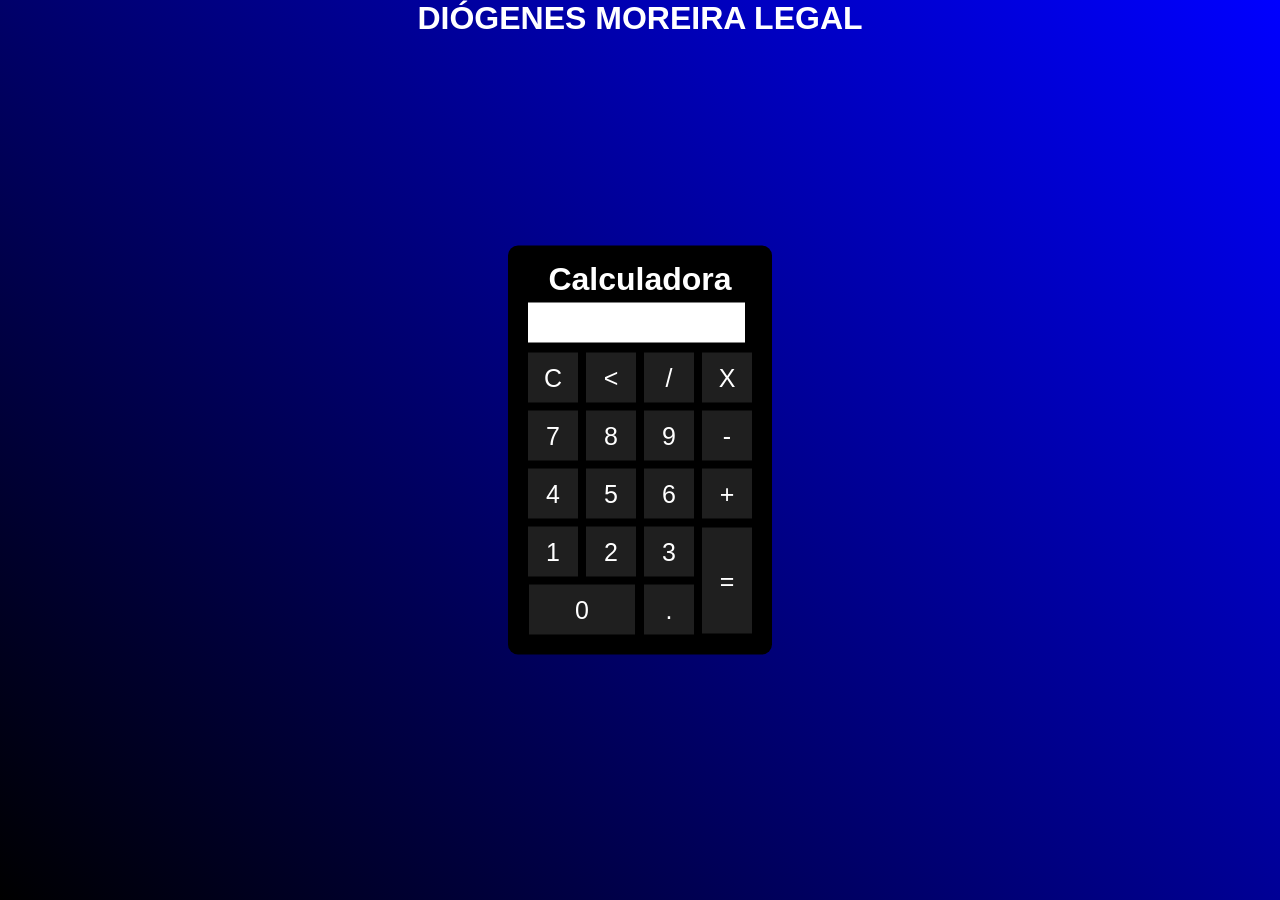
==== calculadora.html @ 190d5de1 "commit" ====
<!DOCTYPE html>
<html lang="pt-br">
  <head>
    <meta charset="UTF-8" />
    <meta name="viewport" content="width=device-width, initial-scale=1.0" />
    <title>Calculadora</title>
    <link rel="stylesheet" href="style.css" />
    <link rel="stylesheet" href="js.js" />
  </head>
  <body>
    <div class="fundo">
      <h1>DIÓGENES MOREIRA LEGAL</h1>
      <div class="calculadora">
        <h1>Calculadora</h1>
        <p id="resultado"></p>
        <table>
          <tr>
            <td><button class="botao" onclick="clean()">C</button></td>
            <td><button class="botao" onclick="back()"><</button></td>
            <td><button class="botao" onclick="insert('/')">/</button></td>
            <td><button class="botao" onclick="insert('*')">X</button></td>
          </tr>
          <tr>
            <td><button class="botao" onclick="insert('7')">7</button></td>
            <td><button class="botao" onclick="insert('8')">8</button></td>
            <td><button class="botao" onclick="insert('9')">9</button></td>
            <td><button class="botao" onclick="insert('-')">-</button></td>
          </tr>
          <tr>
            <td><button class="botao" onclick="insert('4')">4</button></td>
            <td><button class="botao" onclick="insert('5')">5</button></td>
            <td><button class="botao" onclick="insert('6')">6</button></td>
            <td><button class="botao" onclick="insert('+')">+</button></td>
          </tr>
          <tr>
            <td><button class="botao" onclick="insert('1')">1</button></td>
            <td><button class="botao" onclick="insert('2')">2</button></td>
            <td><button class="botao" onclick="insert('3')">3</button></td>
            <td rowspan="2">
              <button class="botao" style="height: 106px" onclick="calcular()">
                =
              </button>
            </td>
          </tr>
          <tr>
            <td colspan="2">
              <button class="botao" style="width: 106px" onclick="insert('0')">
                0
              </button>
            </td>
            <td><button class="botao" onclick="insert('.')">.</button></td>
          </tr>
        </table>
      </div>
    </div>
    <script>
      function insert(num) {
        var numero = document.getElementById("resultado").innerHTML;
        document.getElementById("resultado").innerHTML = numero + num;
      }

      function clean() {
        document.getElementById("resultado").innerHTML = "";
      }

      function back() {
        var resultado = document.getElementById("resultado").innerHTML;
        document.getElementById("resultado").innerHTML = resultado.substring(
          0,
          resultado.length - 1
        );
      }

      function calcular() {
        var resultado = document.getElementById("resultado").innerHTML;
        if (resultado) {
          document.getElementById("resultado").innerHTML = eval(resultado);
        } else {
          document.getElementById("resultado").innerHTML = "Sem cálculo";
        }
      }
    </script>
  </body>
</html>
---- style.css ----
@charset "UTF-8";

*{
    margin: 0;
    padding: 0; 
}

.fundo{
    background-image: linear-gradient(45deg, black, blue);
    height: 100vh;
    color: white;
    font-family: Arial, Helvetica, sans-serif;
    text-align: center;
}

.calculadora{
    position: absolute;
    background-color: rgba(0, 0, 0, 1);
    top: 50%;
    left: 50%;
    transform: translate(-50%, -50%);
    border-radius: 10px;
    padding: 15px;
}

.botao{
    width: 50px;
    height: 50px;
    font-size: 25px;
    cursor: pointer;
    background-color: rgb(31, 31, 31);
    border: none;
    color: white;
    margin: 3px;
}

.botao:hover{
    background: black;
}

#resultado{
    width: 207px;
    background-color: white;
    height: 30px;
    margin: 5px;
    font-size: 25px;
    color: black;
    text-align: right;
    padding: 5px;
    
}
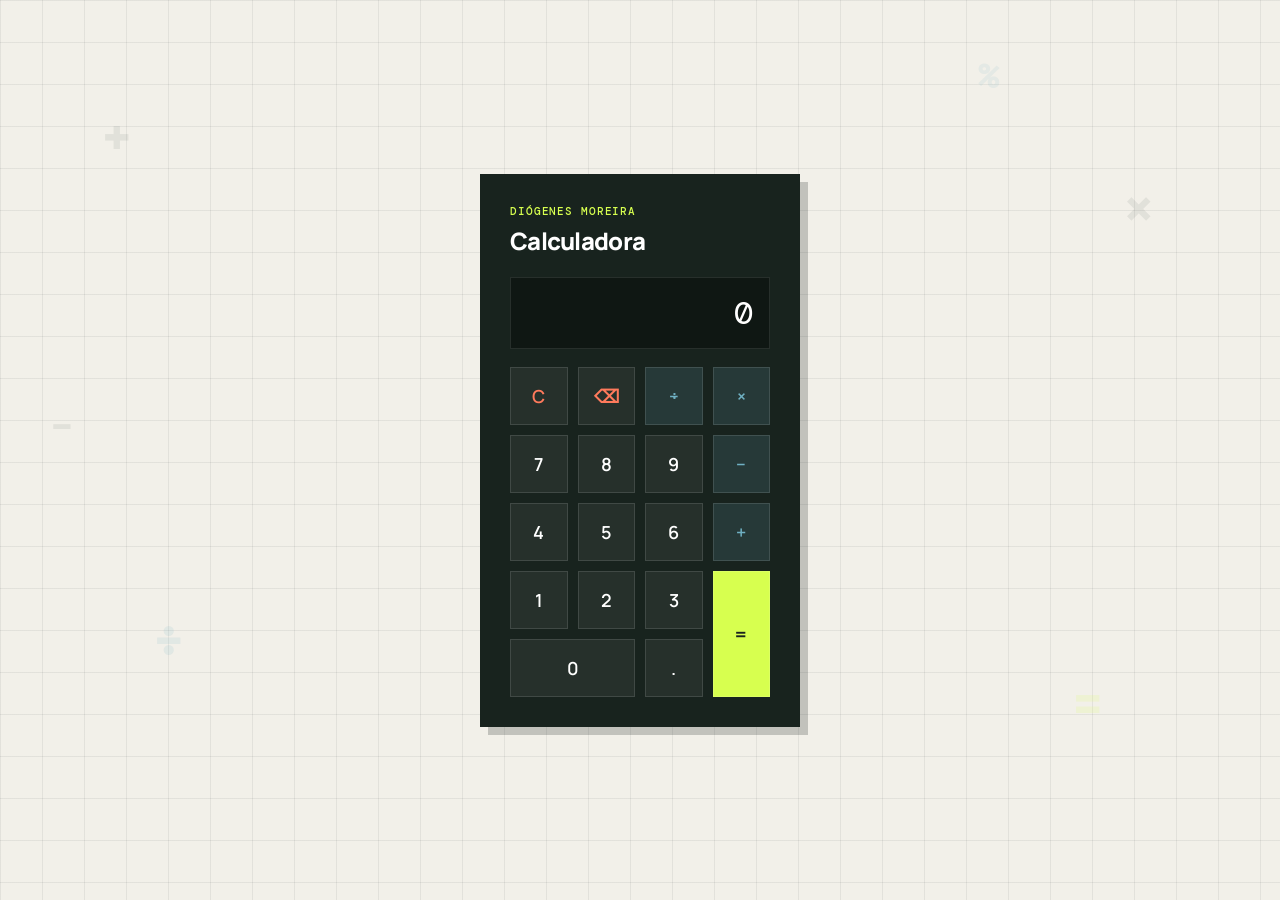
==== commit 9dede0a2: "Reescreve calculadora com grid responsivo, cálculo seguro e suporte a teclado" ====
--- a/calculadora.html
+++ b/calculadora.html
@@ -1,84 +1,60 @@
 <!DOCTYPE html>
-<html lang="pt-br">
-  <head>
-    <meta charset="UTF-8" />
-    <meta name="viewport" content="width=device-width, initial-scale=1.0" />
-    <title>Calculadora</title>
-    <link rel="stylesheet" href="style.css" />
-    <link rel="stylesheet" href="js.js" />
-  </head>
-  <body>
-    <div class="fundo">
-      <h1>DIÓGENES MOREIRA LEGAL</h1>
-      <div class="calculadora">
-        <h1>Calculadora</h1>
-        <p id="resultado"></p>
-        <table>
-          <tr>
-            <td><button class="botao" onclick="clean()">C</button></td>
-            <td><button class="botao" onclick="back()"><</button></td>
-            <td><button class="botao" onclick="insert('/')">/</button></td>
-            <td><button class="botao" onclick="insert('*')">X</button></td>
-          </tr>
-          <tr>
-            <td><button class="botao" onclick="insert('7')">7</button></td>
-            <td><button class="botao" onclick="insert('8')">8</button></td>
-            <td><button class="botao" onclick="insert('9')">9</button></td>
-            <td><button class="botao" onclick="insert('-')">-</button></td>
-          </tr>
-          <tr>
-            <td><button class="botao" onclick="insert('4')">4</button></td>
-            <td><button class="botao" onclick="insert('5')">5</button></td>
-            <td><button class="botao" onclick="insert('6')">6</button></td>
-            <td><button class="botao" onclick="insert('+')">+</button></td>
-          </tr>
-          <tr>
-            <td><button class="botao" onclick="insert('1')">1</button></td>
-            <td><button class="botao" onclick="insert('2')">2</button></td>
-            <td><button class="botao" onclick="insert('3')">3</button></td>
-            <td rowspan="2">
-              <button class="botao" style="height: 106px" onclick="calcular()">
-                =
-              </button>
-            </td>
-          </tr>
-          <tr>
-            <td colspan="2">
-              <button class="botao" style="width: 106px" onclick="insert('0')">
-                0
-              </button>
-            </td>
-            <td><button class="botao" onclick="insert('.')">.</button></td>
-          </tr>
-        </table>
-      </div>
+<html lang="pt-BR">
+<head>
+  <meta charset="UTF-8" />
+  <meta name="viewport" content="width=device-width, initial-scale=1.0" />
+  <meta name="description" content="Calculadora simples feita com HTML, CSS e JavaScript por Diógenes Moreira." />
+  <title>Calculadora | Diógenes Moreira</title>
+  <link rel="preconnect" href="https://fonts.googleapis.com" />
+  <link rel="preconnect" href="https://fonts.gstatic.com" crossorigin />
+  <link
+    href="https://fonts.googleapis.com/css2?family=DM+Mono:wght@500&family=Manrope:wght@500;700;800&display=swap"
+    rel="stylesheet"
+  />
+  <link rel="stylesheet" href="style.css" />
+</head>
+<body>
+  <div class="bg-decor" aria-hidden="true">
+    <span>+</span>
+    <span>÷</span>
+    <span>×</span>
+    <span>=</span>
+    <span>−</span>
+    <span>%</span>
+  </div>
+
+  <main class="calculator">
+    <p class="eyebrow">Diógenes Moreira</p>
+    <h1>Calculadora</h1>
+
+    <output id="resultado" aria-live="polite">0</output>
+
+    <div class="keys">
+      <button class="botao chave" type="button" data-action="clear">C</button>
+      <button class="botao chave" type="button" data-action="backspace" aria-label="Apagar último caractere">⌫</button>
+      <button class="botao operador" type="button" data-value="/">÷</button>
+      <button class="botao operador" type="button" data-value="*">×</button>
+
+      <button class="botao" type="button" data-value="7">7</button>
+      <button class="botao" type="button" data-value="8">8</button>
+      <button class="botao" type="button" data-value="9">9</button>
+      <button class="botao operador" type="button" data-value="-">−</button>
+
+      <button class="botao" type="button" data-value="4">4</button>
+      <button class="botao" type="button" data-value="5">5</button>
+      <button class="botao" type="button" data-value="6">6</button>
+      <button class="botao operador" type="button" data-value="+">+</button>
+
+      <button class="botao" type="button" data-value="1">1</button>
+      <button class="botao" type="button" data-value="2">2</button>
+      <button class="botao" type="button" data-value="3">3</button>
+      <button class="botao igual" type="button" data-action="calculate" aria-label="Calcular resultado">=</button>
+
+      <button class="botao zero" type="button" data-value="0">0</button>
+      <button class="botao" type="button" data-value=".">.</button>
     </div>
-    <script>
-      function insert(num) {
-        var numero = document.getElementById("resultado").innerHTML;
-        document.getElementById("resultado").innerHTML = numero + num;
-      }
+  </main>
 
-      function clean() {
-        document.getElementById("resultado").innerHTML = "";
-      }
-
-      function back() {
-        var resultado = document.getElementById("resultado").innerHTML;
-        document.getElementById("resultado").innerHTML = resultado.substring(
-          0,
-          resultado.length - 1
-        );
-      }
-
-      function calcular() {
-        var resultado = document.getElementById("resultado").innerHTML;
-        if (resultado) {
-          document.getElementById("resultado").innerHTML = eval(resultado);
-        } else {
-          document.getElementById("resultado").innerHTML = "Sem cálculo";
-        }
-      }
-    </script>
-  </body>
-</html>
+  <script src="script.js"></script>
+</body>
+</html>
--- a/style.css
+++ b/style.css
@@ -1,51 +1,269 @@
 @charset "UTF-8";
 
-*{
-    margin: 0;
-    padding: 0; 
-}
-
-.fundo{
-    background-image: linear-gradient(45deg, black, blue);
-    height: 100vh;
-    color: white;
-    font-family: Arial, Helvetica, sans-serif;
-    text-align: center;
-}
-
-.calculadora{
-    position: absolute;
-    background-color: rgba(0, 0, 0, 1);
-    top: 50%;
-    left: 50%;
-    transform: translate(-50%, -50%);
-    border-radius: 10px;
-    padding: 15px;
-}
-
-.botao{
-    width: 50px;
-    height: 50px;
-    font-size: 25px;
-    cursor: pointer;
-    background-color: rgb(31, 31, 31);
-    border: none;
-    color: white;
-    margin: 3px;
-}
-
-.botao:hover{
-    background: black;
-}
-
-#resultado{
-    width: 207px;
-    background-color: white;
-    height: 30px;
-    margin: 5px;
-    font-size: 25px;
-    color: black;
-    text-align: right;
-    padding: 5px;
-    
+* {
+  margin: 0;
+  padding: 0;
+  box-sizing: border-box;
+}
+
+:root {
+  --ink: #18231e;
+  --paper: #f2f0e9;
+  --acid: #d7ff4f;
+  --accent2: #6fb0c2;
+  --warn: #ff7a5c;
+  --panel: #0f1713;
+  --grid-line: rgba(24, 35, 30, 0.07);
+  --mono: "DM Mono", monospace;
+  --sans: "Manrope", sans-serif;
+}
+
+body {
+  min-height: 100vh;
+  display: flex;
+  align-items: center;
+  justify-content: center;
+  background-color: var(--paper);
+  background-image: linear-gradient(var(--grid-line) 1px, transparent 1px),
+    linear-gradient(90deg, var(--grid-line) 1px, transparent 1px);
+  background-size: 42px 42px;
+  font-family: var(--sans);
+  color: var(--ink);
+  padding: 32px 16px;
+  position: relative;
+  overflow: hidden;
+}
+
+.bg-decor {
+  position: fixed;
+  inset: 0;
+  z-index: 0;
+  overflow: hidden;
+  pointer-events: none;
+}
+
+.bg-decor span {
+  position: absolute;
+  font: 700 46px var(--mono);
+  color: var(--ink);
+  opacity: 0.07;
+  animation: float 9s ease-in-out infinite;
+}
+
+.bg-decor span:nth-child(1) {
+  top: 12%;
+  left: 8%;
+  animation-delay: 0s;
+}
+
+.bg-decor span:nth-child(2) {
+  top: 68%;
+  left: 12%;
+  color: var(--accent2);
+  opacity: 0.12;
+  animation-delay: 1.2s;
+}
+
+.bg-decor span:nth-child(3) {
+  top: 20%;
+  right: 10%;
+  animation-delay: 2.4s;
+}
+
+.bg-decor span:nth-child(4) {
+  top: 75%;
+  right: 14%;
+  color: var(--acid);
+  opacity: 0.14;
+  animation-delay: 0.6s;
+}
+
+.bg-decor span:nth-child(5) {
+  top: 45%;
+  left: 4%;
+  font-size: 34px;
+  animation-delay: 3s;
+}
+
+.bg-decor span:nth-child(6) {
+  top: 6%;
+  right: 22%;
+  font-size: 34px;
+  color: var(--accent2);
+  opacity: 0.1;
+  animation-delay: 1.8s;
+}
+
+@keyframes float {
+  0%,
+  100% {
+    transform: translateY(0);
+  }
+  50% {
+    transform: translateY(-18px);
+  }
+}
+
+.calculator {
+  position: relative;
+  z-index: 1;
+  width: min(320px, 100%);
+  background: var(--ink);
+  color: #fff;
+  padding: 28px;
+  border: 2px solid var(--ink);
+  box-shadow: 8px 8px 0 rgba(24, 35, 30, 0.22);
+}
+
+.eyebrow {
+  font: 500 11px var(--mono);
+  letter-spacing: 0.08em;
+  text-transform: uppercase;
+  color: var(--acid);
+}
+
+.calculator h1 {
+  font: 800 24px var(--sans);
+  letter-spacing: -0.03em;
+  margin: 6px 0 20px;
+}
+
+#resultado {
+  display: block;
+  width: 100%;
+  min-height: 64px;
+  background: var(--panel);
+  color: #fff;
+  font: 32px var(--mono);
+  text-align: right;
+  padding: 14px 16px;
+  margin-bottom: 18px;
+  overflow-x: auto;
+  white-space: nowrap;
+  border: 1px solid rgba(255, 255, 255, 0.1);
+}
+
+.keys {
+  display: grid;
+  grid-template-columns: repeat(4, 1fr);
+  grid-template-areas:
+    "clear back div mult"
+    "n7 n8 n9 minus"
+    "n4 n5 n6 plus"
+    "n1 n2 n3 equals"
+    "zero zero dot equals";
+  gap: 10px;
+}
+
+.keys button:nth-child(1) {
+  grid-area: clear;
+}
+.keys button:nth-child(2) {
+  grid-area: back;
+}
+.keys button:nth-child(3) {
+  grid-area: div;
+}
+.keys button:nth-child(4) {
+  grid-area: mult;
+}
+.keys button:nth-child(5) {
+  grid-area: n7;
+}
+.keys button:nth-child(6) {
+  grid-area: n8;
+}
+.keys button:nth-child(7) {
+  grid-area: n9;
+}
+.keys button:nth-child(8) {
+  grid-area: minus;
+}
+.keys button:nth-child(9) {
+  grid-area: n4;
+}
+.keys button:nth-child(10) {
+  grid-area: n5;
+}
+.keys button:nth-child(11) {
+  grid-area: n6;
+}
+.keys button:nth-child(12) {
+  grid-area: plus;
+}
+.keys button:nth-child(13) {
+  grid-area: n1;
+}
+.keys button:nth-child(14) {
+  grid-area: n2;
+}
+.keys button:nth-child(15) {
+  grid-area: n3;
+}
+.keys button:nth-child(16) {
+  grid-area: equals;
+}
+.keys button:nth-child(17) {
+  grid-area: zero;
+}
+.keys button:nth-child(18) {
+  grid-area: dot;
+}
+
+.botao {
+  padding: 16px 0;
+  font: 600 18px var(--sans);
+  color: #fff;
+  background: rgba(255, 255, 255, 0.06);
+  border: 1px solid rgba(255, 255, 255, 0.12);
+  cursor: pointer;
+  transition:
+    background 0.15s ease,
+    transform 0.1s ease;
+}
+
+.botao:hover {
+  background: rgba(255, 255, 255, 0.14);
+}
+
+.botao:active {
+  transform: scale(0.95);
+}
+
+.botao:focus-visible {
+  outline: 2px solid var(--acid);
+  outline-offset: 2px;
+}
+
+.operador {
+  background: rgba(111, 176, 194, 0.16);
+  color: var(--accent2);
+}
+
+.operador:hover {
+  background: rgba(111, 176, 194, 0.28);
+}
+
+.chave {
+  color: var(--warn);
+}
+
+.igual {
+  background: var(--acid);
+  color: var(--ink);
+  font-weight: 800;
+}
+
+.igual:hover {
+  background: #c3ec3d;
+}
+
+@media (prefers-reduced-motion: reduce) {
+  .botao {
+    transition: none;
+  }
+
+  .bg-decor span {
+    animation: none;
+  }
 }
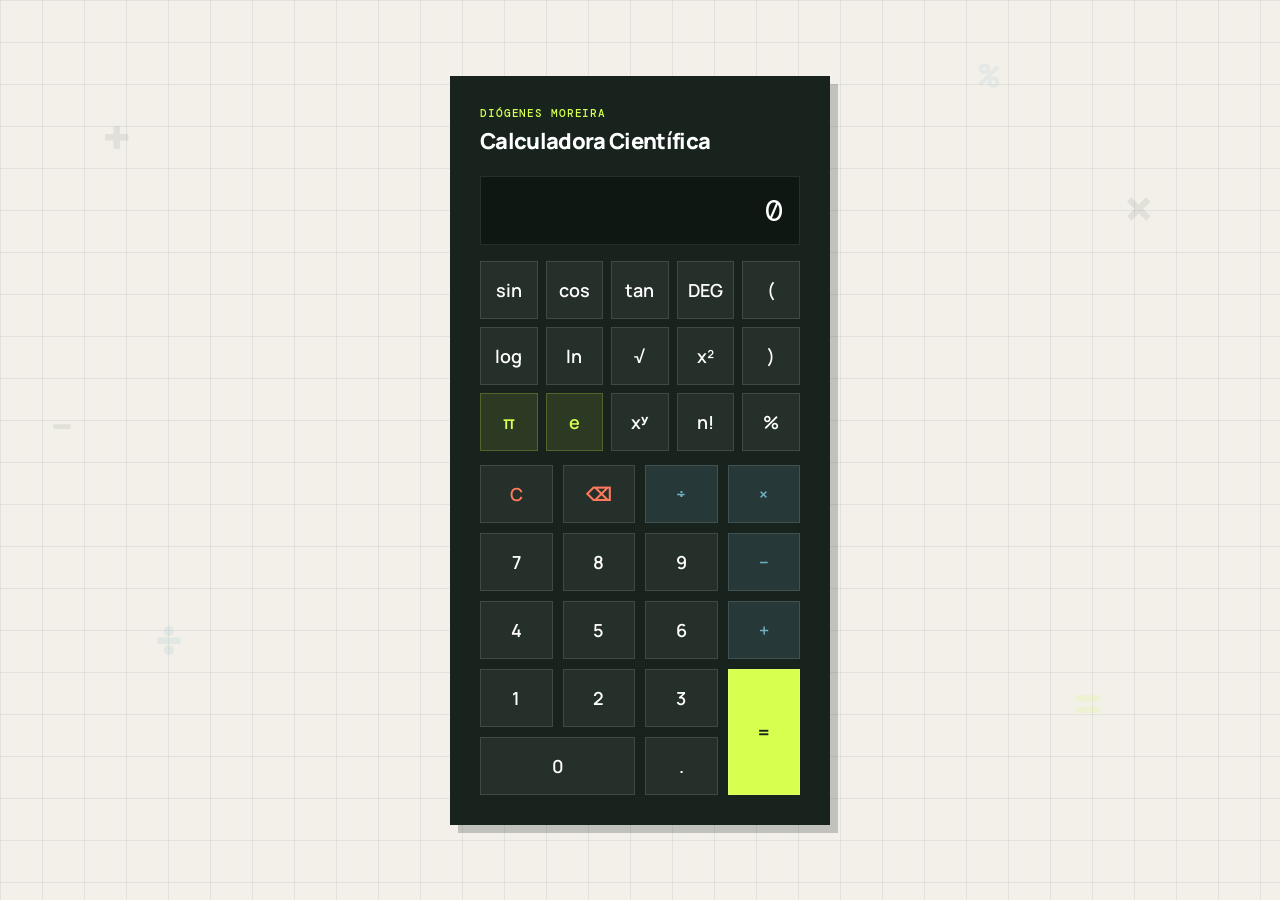
==== commit 64c5c621: "Transforma em calculadora científica" ====
--- a/calculadora.html
+++ b/calculadora.html
@@ -3,8 +3,8 @@
 <head>
   <meta charset="UTF-8" />
   <meta name="viewport" content="width=device-width, initial-scale=1.0" />
-  <meta name="description" content="Calculadora simples feita com HTML, CSS e JavaScript por Diógenes Moreira." />
-  <title>Calculadora | Diógenes Moreira</title>
+  <meta name="description" content="Calculadora científica feita com HTML, CSS e JavaScript por Diógenes Moreira." />
+  <title>Calculadora Científica | Diógenes Moreira</title>
   <link rel="preconnect" href="https://fonts.googleapis.com" />
   <link rel="preconnect" href="https://fonts.gstatic.com" crossorigin />
   <link
@@ -25,11 +25,31 @@
 
   <main class="calculator">
     <p class="eyebrow">Diógenes Moreira</p>
-    <h1>Calculadora</h1>
+    <h1>Calculadora Científica</h1>
 
     <output id="resultado" aria-live="polite">0</output>
 
-    <div class="keys">
+    <div class="keys keys-cientifica">
+      <button class="botao sci" type="button" data-value="sin(">sin</button>
+      <button class="botao sci" type="button" data-value="cos(">cos</button>
+      <button class="botao sci" type="button" data-value="tan(">tan</button>
+      <button class="botao sci modo" type="button" id="toggle-modo" data-action="toggle-mode" aria-pressed="false">DEG</button>
+      <button class="botao sci" type="button" data-value="(">(</button>
+
+      <button class="botao sci" type="button" data-value="log(">log</button>
+      <button class="botao sci" type="button" data-value="ln(">ln</button>
+      <button class="botao sci" type="button" data-value="√(">√</button>
+      <button class="botao sci" type="button" data-action="square">x²</button>
+      <button class="botao sci" type="button" data-value=")">)</button>
+
+      <button class="botao sci acid" type="button" data-value="π">π</button>
+      <button class="botao sci acid" type="button" data-value="E">e</button>
+      <button class="botao sci" type="button" data-value="^">xʸ</button>
+      <button class="botao sci" type="button" data-value="!">n!</button>
+      <button class="botao sci" type="button" data-value="%">%</button>
+    </div>
+
+    <div class="keys keys-basicas">
       <button class="botao chave" type="button" data-action="clear">C</button>
       <button class="botao chave" type="button" data-action="backspace" aria-label="Apagar último caractere">⌫</button>
       <button class="botao operador" type="button" data-value="/">÷</button>
--- a/style.css
+++ b/style.css
@@ -107,7 +107,7 @@
 .calculator {
   position: relative;
   z-index: 1;
-  width: min(320px, 100%);
+  width: min(380px, 100%);
   background: var(--ink);
   color: #fff;
   padding: 28px;
@@ -123,7 +123,7 @@
 }
 
 .calculator h1 {
-  font: 800 24px var(--sans);
+  font: 800 22px var(--sans);
   letter-spacing: -0.03em;
   margin: 6px 0 20px;
 }
@@ -134,16 +134,57 @@
   min-height: 64px;
   background: var(--panel);
   color: #fff;
-  font: 32px var(--mono);
+  font: 30px var(--mono);
   text-align: right;
   padding: 14px 16px;
-  margin-bottom: 18px;
+  margin-bottom: 16px;
   overflow-x: auto;
   white-space: nowrap;
   border: 1px solid rgba(255, 255, 255, 0.1);
 }
 
-.keys {
+/* ---------- Painel científico ---------- */
+.keys-cientifica {
+  display: grid;
+  grid-template-columns: repeat(5, 1fr);
+  gap: 8px;
+  margin-bottom: 14px;
+}
+
+.sci {
+  padding: 12px 0;
+  font: 600 13px var(--mono);
+  color: var(--accent2);
+  background: rgba(111, 176, 194, 0.1);
+  border: 1px solid rgba(111, 176, 194, 0.22);
+}
+
+.sci:hover {
+  background: rgba(111, 176, 194, 0.2);
+}
+
+.sci.acid {
+  color: var(--acid);
+  background: rgba(215, 255, 79, 0.1);
+  border-color: rgba(215, 255, 79, 0.22);
+}
+
+.sci.acid:hover {
+  background: rgba(215, 255, 79, 0.18);
+}
+
+.modo {
+  font-weight: 800;
+  letter-spacing: 0.04em;
+}
+
+.modo[aria-pressed="true"] {
+  background: var(--accent2);
+  color: var(--ink);
+}
+
+/* ---------- Painel básico (números e operadores) ---------- */
+.keys-basicas {
   display: grid;
   grid-template-columns: repeat(4, 1fr);
   grid-template-areas:
@@ -155,58 +196,58 @@
   gap: 10px;
 }
 
-.keys button:nth-child(1) {
+.keys-basicas button:nth-child(1) {
   grid-area: clear;
 }
-.keys button:nth-child(2) {
+.keys-basicas button:nth-child(2) {
   grid-area: back;
 }
-.keys button:nth-child(3) {
+.keys-basicas button:nth-child(3) {
   grid-area: div;
 }
-.keys button:nth-child(4) {
+.keys-basicas button:nth-child(4) {
   grid-area: mult;
 }
-.keys button:nth-child(5) {
+.keys-basicas button:nth-child(5) {
   grid-area: n7;
 }
-.keys button:nth-child(6) {
+.keys-basicas button:nth-child(6) {
   grid-area: n8;
 }
-.keys button:nth-child(7) {
+.keys-basicas button:nth-child(7) {
   grid-area: n9;
 }
-.keys button:nth-child(8) {
+.keys-basicas button:nth-child(8) {
   grid-area: minus;
 }
-.keys button:nth-child(9) {
+.keys-basicas button:nth-child(9) {
   grid-area: n4;
 }
-.keys button:nth-child(10) {
+.keys-basicas button:nth-child(10) {
   grid-area: n5;
 }
-.keys button:nth-child(11) {
+.keys-basicas button:nth-child(11) {
   grid-area: n6;
 }
-.keys button:nth-child(12) {
+.keys-basicas button:nth-child(12) {
   grid-area: plus;
 }
-.keys button:nth-child(13) {
+.keys-basicas button:nth-child(13) {
   grid-area: n1;
 }
-.keys button:nth-child(14) {
+.keys-basicas button:nth-child(14) {
   grid-area: n2;
 }
-.keys button:nth-child(15) {
+.keys-basicas button:nth-child(15) {
   grid-area: n3;
 }
-.keys button:nth-child(16) {
+.keys-basicas button:nth-child(16) {
   grid-area: equals;
 }
-.keys button:nth-child(17) {
+.keys-basicas button:nth-child(17) {
   grid-area: zero;
 }
-.keys button:nth-child(18) {
+.keys-basicas button:nth-child(18) {
   grid-area: dot;
 }
 
